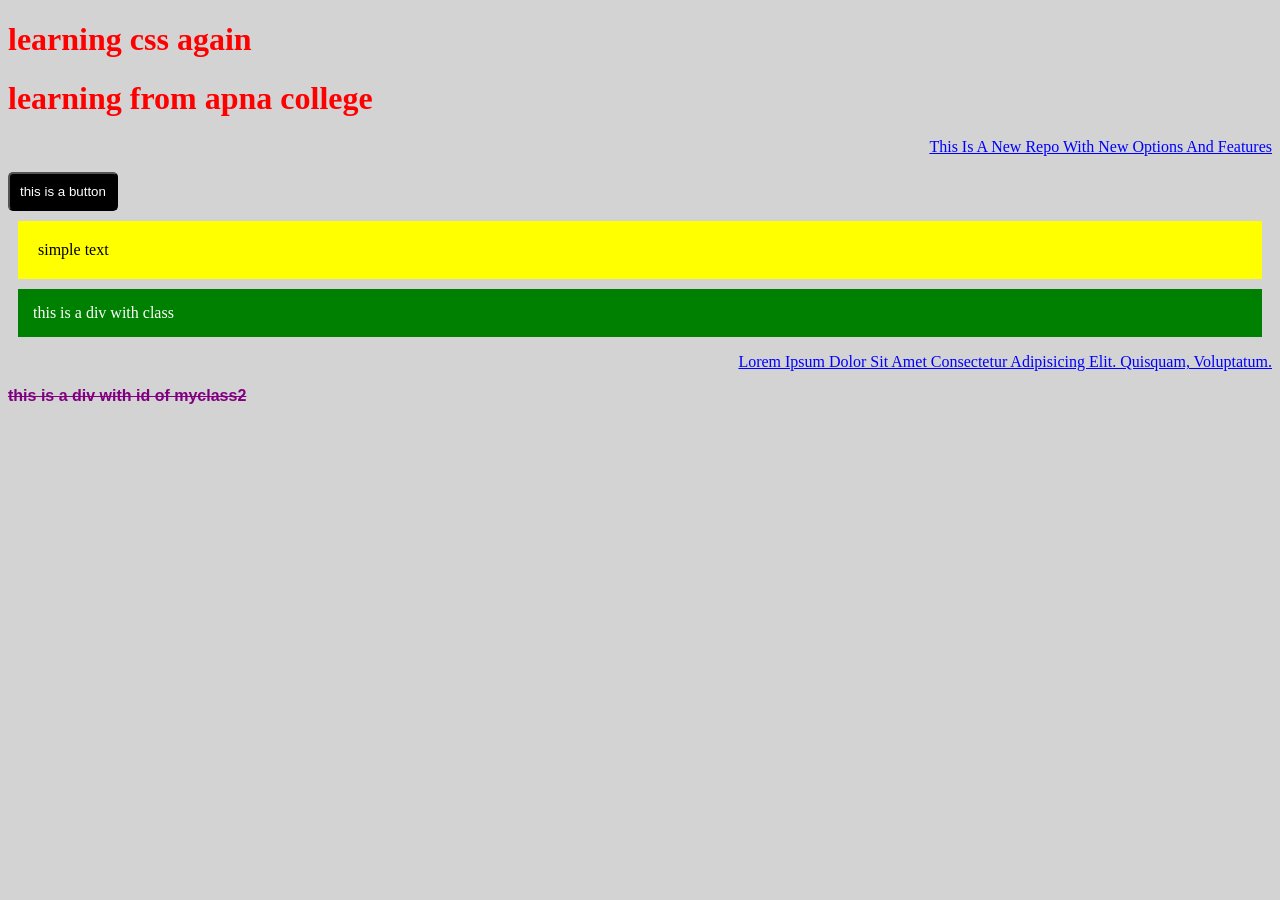
==== css-practice.html @ b535244a "renamed files to correct spelling" ====
<!DOCTYPE html>
<html lang="en">
<head>
    <meta charset="UTF-8">
    <meta name="viewport" content="width=device-width, initial-scale=1.0">
    <link rel="stylesheet" href="3rd day.css">
</head>
<body>
    <h1>learning css again</h1>
      <h1 >learning from apna college</h1>
     <p>this is a new repo with new options and features</p>
     <button>this is a button</button>
<div id="box">simple text</div>
<div class="myclass">this is a div with class</div>
<p>lorem ipsum dolor sit amet consectetur adipisicing elit. Quisquam, voluptatum.</p>
</p>
<div id="myclass2">this is a div with id of myclass2</div>
</body>
</html>
---- 3rd day.css ----
h1{
    color: red;

}
p{
    text-transform: capitalize;
    color: blue;
}
button{
    background-color: black;
    color: white;
    padding: 10px;
    border-radius: 5px;
}
body{
    background-color: lightgray;
}
#box{
    background-color: yellow;
    padding: 20px;
    margin: 10px;
}
.myclass{
    background-color: green;
    color: white;
    padding: 15px;
    margin: 10px;
}
p{
    text-align: right;
    text-decoration: underline;
}
#myclass2{text-decoration: line-through;
    font-weight: bold;
    color: purple;
    font-family: Arial, sans-serif;
}
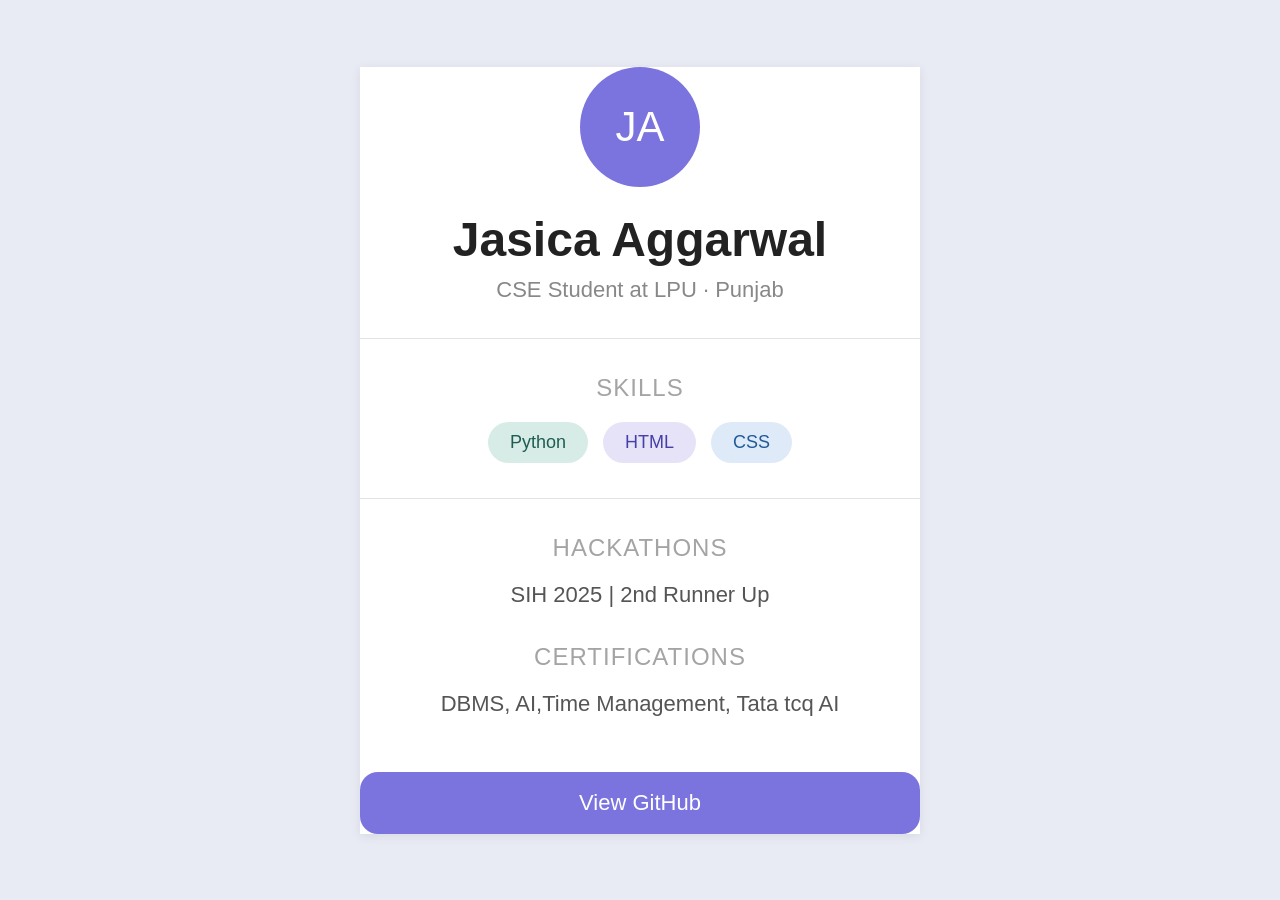
==== commit 672b34ba: "add css profile card project" ====
--- a/css-practice.html
+++ b/css-practice.html
@@ -3,17 +3,35 @@
 <head>
     <meta charset="UTF-8">
     <meta name="viewport" content="width=device-width, initial-scale=1.0">
-    <link rel="stylesheet" href="3rd day.css">
+    <title>Profile Card</title>
+    <link rel="stylesheet" href="css-practice.css">
 </head>
 <body>
-    <h1>learning css again</h1>
-      <h1 >learning from apna college</h1>
-     <p>this is a new repo with new options and features</p>
-     <button>this is a button</button>
-<div id="box">simple text</div>
-<div class="myclass">this is a div with class</div>
-<p>lorem ipsum dolor sit amet consectetur adipisicing elit. Quisquam, voluptatum.</p>
-</p>
-<div id="myclass2">this is a div with id of myclass2</div>
+    <div class="div1">
+        <div class="div2">JA</div>
+        <h1>Jasica Aggarwal</h1>
+        <p class="p1">
+            CSE Student at LPU · Punjab
+        </p>
+        <hr>
+        <h2>SKILLS</h2>
+        <div class="skills">
+            <span class="python">Python</span>
+            <span class="html">HTML</span>
+            <span class="css">CSS</span>
+        </div>
+        <hr>
+        <h2>HACKATHONS</h2>
+        <p class="hackathon">
+            SIH 2025 | 2nd Runner Up
+        </p>
+        <h2>CERTIFICATIONS</h2>
+        <p class="certifications">
+         DBMS, AI,Time Management, Tata tcq AI
+        </p>
+        <button>
+            View GitHub
+        </button>
+    </div>
 </body>
 </html>
--- a/css-practice.css
+++ b/css-practice.css
@@ -0,0 +1,114 @@
+*{
+    margin:0;
+    padding:0;
+    box-sizing:border-box;
+    font-family: Arial, sans-serif;}
+
+body{
+    background:#e9ebf4;
+    height:100vh;
+    display:flex;
+    justify-content:center;
+    align-items:center;
+}
+
+.div1{
+    width:560px;
+    background:white;
+    text-align:center;
+    box-shadow:0 2px 10px rgba(0,0,0,0.08);
+}
+
+.div2{
+    width:120px;
+    height:120px;
+    background:#7b74df;
+    color:white;
+    border-radius:50%;
+    margin:0 auto 25px;
+    font-weight: 500;
+    display:flex;
+    justify-content:center;
+    align-items:center;
+    font-size:42px;
+}
+
+h1{
+    font-size:48px;
+    color:#222;
+    margin-bottom:10px;
+}
+
+.p1{
+    color:#888;
+    font-size:22px;
+}
+
+hr{
+    border:none;
+    height:1px;
+    background:#e2e2e2;
+    margin:35px 0;
+}
+
+h2{
+    color:#a4a4a4;
+    font-weight:500;
+    letter-spacing:1px;
+    margin-bottom:20px;
+     text-transform: uppercase;
+}
+
+.skills{
+    display:flex;
+    justify-content:center;
+    gap:15px;
+}
+
+.skills span{
+    padding:10px 22px;
+    border-radius:30px;
+    font-size:18px;
+}
+
+.python{
+    background:#d7ece6;
+    color:#1f5d52;
+}
+
+.html{
+    background:#e6e3f8;
+    color:#4540a8;
+}
+
+.css{
+    background:#dfeaf8;
+    color:#205b99;
+}
+
+.hackathon{
+    font-size:22px;
+    color:#555;
+    margin-bottom:35px;
+}
+.certifications{
+    font-size:22px;
+    color:#555;
+    margin-bottom:35px;
+}
+
+button{
+    width:100%;
+    padding:18px;
+    border:none;
+    border-radius:18px;
+    background:#7b74df;
+    color:white;
+    font-size:22px;
+    cursor:pointer;
+    margin-top:20px;
+}
+
+button:hover{
+    opacity:0.9;
+}
